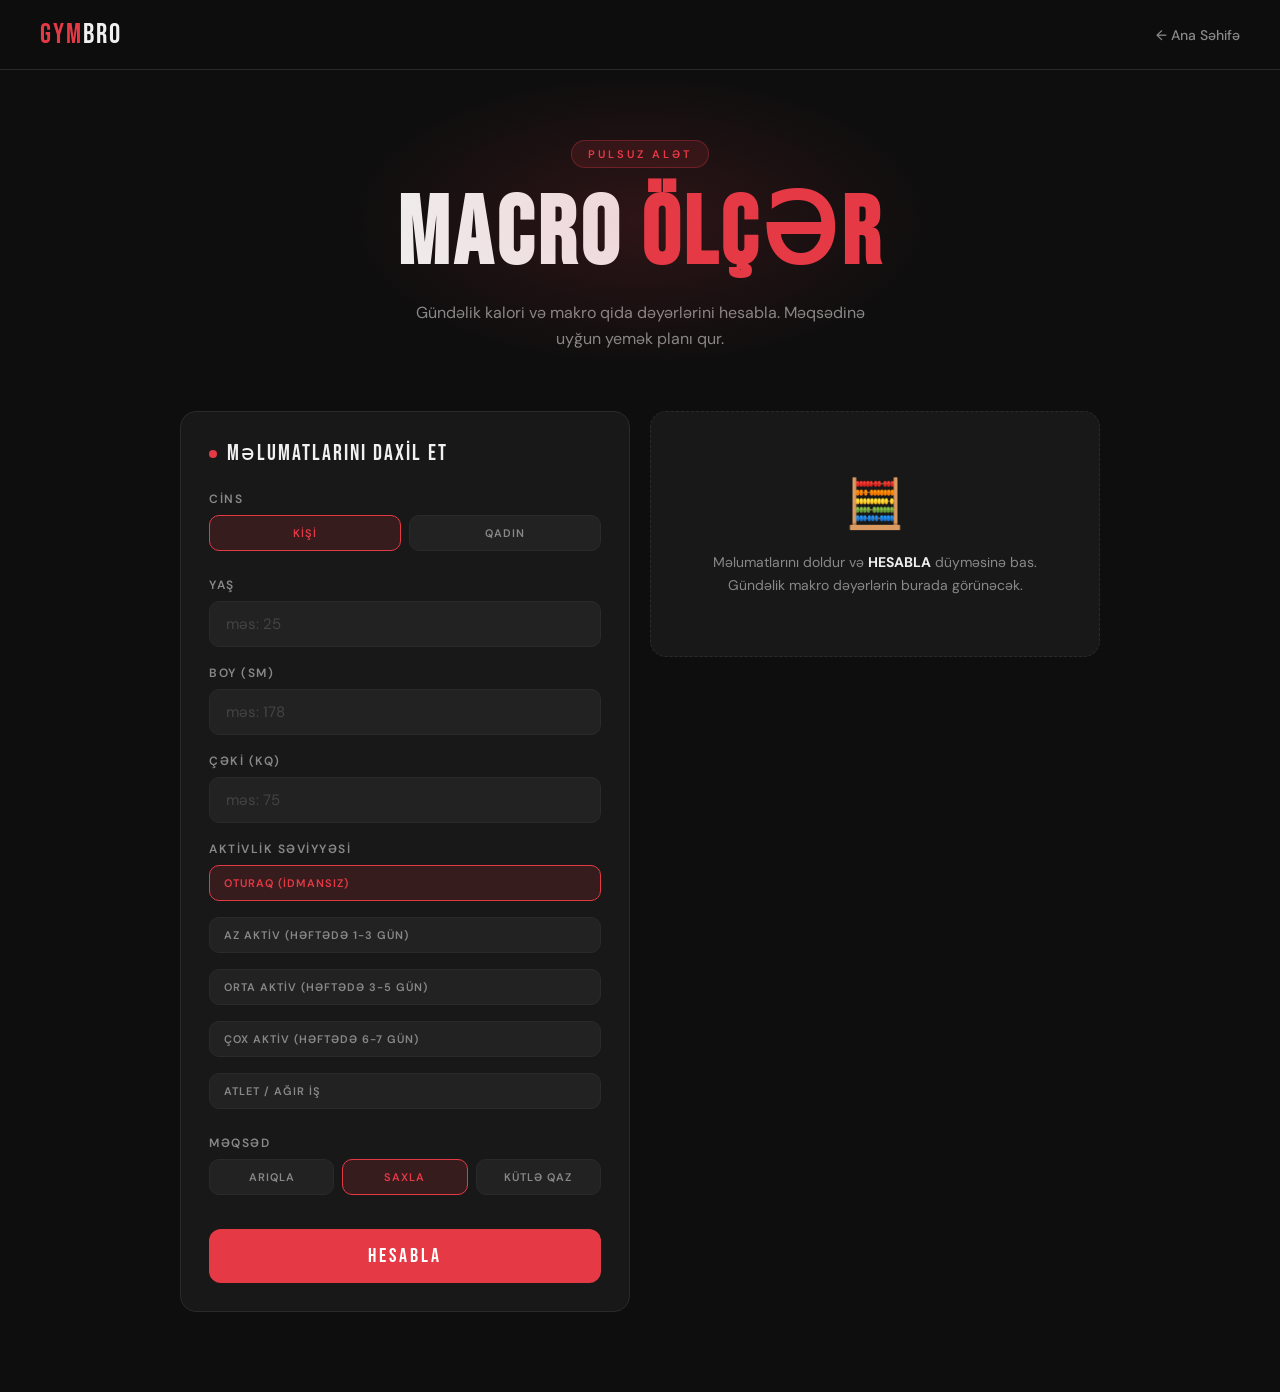
==== macro.html @ 3d4db40f "Add files via upload" ====
<!DOCTYPE html>
<html lang="az">
<head>
  <meta charset="UTF-8">
  <meta name="viewport" content="width=device-width, initial-scale=1.0">
  <title>Macro Ölçər — GymBro</title>
  <link href="https://fonts.googleapis.com/css2?family=Bebas+Neue&family=DM+Sans:wght@300;400;500;600&display=swap" rel="stylesheet">
  <style>
    *, *::before, *::after { box-sizing: border-box; margin: 0; padding: 0; }

    :root {
      --bg: #0e0e0e;
      --surface: #181818;
      --surface2: #222222;
      --border: #2a2a2a;
      --accent: #e63946;
      --accent2: #ff6b35;
      --text: #f0f0f0;
      --muted: #888;
      --protein: #4fc3f7;
      --carb: #ffb74d;
      --fat: #ef5350;
      --cal: #a5d6a7;
    }

    body {
      background: var(--bg);
      color: var(--text);
      font-family: 'DM Sans', sans-serif;
      min-height: 100vh;
      overflow-x: hidden;
    }

    /* NAV */
    nav {
      display: flex;
      align-items: center;
      justify-content: space-between;
      padding: 18px 40px;
      border-bottom: 1px solid var(--border);
      background: #0e0e0ecc;
      backdrop-filter: blur(10px);
      position: sticky;
      top: 0;
      z-index: 100;
    }
    .nav-logo {
      font-family: 'Bebas Neue', sans-serif;
      font-size: 28px;
      letter-spacing: 2px;
      color: var(--accent);
      text-decoration: none;
    }
    .nav-logo span { color: var(--text); }
    nav a.back {
      color: var(--muted);
      text-decoration: none;
      font-size: 14px;
      font-weight: 500;
      transition: color 0.2s;
    }
    nav a.back:hover { color: var(--text); }

    /* HERO */
    .hero {
      text-align: center;
      padding: 70px 20px 40px;
      position: relative;
    }
    .hero::before {
      content: '';
      position: absolute;
      top: 0; left: 50%;
      transform: translateX(-50%);
      width: 600px; height: 300px;
      background: radial-gradient(ellipse at center, rgba(230,57,70,0.15) 0%, transparent 70%);
      pointer-events: none;
    }
    .hero-tag {
      display: inline-block;
      background: rgba(230,57,70,0.12);
      border: 1px solid rgba(230,57,70,0.3);
      color: var(--accent);
      font-size: 11px;
      font-weight: 600;
      letter-spacing: 3px;
      text-transform: uppercase;
      padding: 6px 16px;
      border-radius: 20px;
      margin-bottom: 20px;
    }
    .hero h1 {
      font-family: 'Bebas Neue', sans-serif;
      font-size: clamp(52px, 8vw, 96px);
      letter-spacing: 4px;
      line-height: 1;
      margin-bottom: 16px;
    }
    .hero h1 span { color: var(--accent); }
    .hero p {
      color: var(--muted);
      font-size: 16px;
      max-width: 480px;
      margin: 0 auto;
      line-height: 1.6;
    }

    /* MAIN LAYOUT */
    .container {
      max-width: 960px;
      margin: 0 auto;
      padding: 20px 20px 80px;
    }

    .calculator-grid {
      display: grid;
      grid-template-columns: 1fr 1fr;
      gap: 20px;
      align-items: start;
    }

    @media (max-width: 700px) {
      .calculator-grid { grid-template-columns: 1fr; }
    }

    /* FORM CARD */
    .card {
      background: var(--surface);
      border: 1px solid var(--border);
      border-radius: 16px;
      padding: 28px;
    }
    .card-title {
      font-family: 'Bebas Neue', sans-serif;
      font-size: 22px;
      letter-spacing: 2px;
      color: var(--text);
      margin-bottom: 24px;
      display: flex;
      align-items: center;
      gap: 10px;
    }
    .card-title .dot {
      width: 8px; height: 8px;
      border-radius: 50%;
      background: var(--accent);
    }

    .form-group {
      margin-bottom: 18px;
    }
    label {
      display: block;
      font-size: 12px;
      font-weight: 600;
      letter-spacing: 1.5px;
      text-transform: uppercase;
      color: var(--muted);
      margin-bottom: 8px;
    }
    input[type="number"] {
      width: 100%;
      background: var(--surface2);
      border: 1px solid var(--border);
      border-radius: 10px;
      padding: 12px 16px;
      color: var(--text);
      font-family: 'DM Sans', sans-serif;
      font-size: 15px;
      outline: none;
      transition: border-color 0.2s;
    }
    input[type="number"]:focus {
      border-color: var(--accent);
    }
    input[type="number"]::placeholder { color: #444; }

    .radio-group {
      display: flex;
      gap: 8px;
      flex-wrap: wrap;
    }
    .radio-group input { display: none; }
    .radio-group label {
      flex: 1;
      min-width: 80px;
      text-align: center;
      background: var(--surface2);
      border: 1px solid var(--border);
      border-radius: 10px;
      padding: 10px 8px;
      cursor: pointer;
      font-size: 11px;
      font-weight: 600;
      letter-spacing: 1px;
      color: var(--muted);
      transition: all 0.2s;
      text-transform: uppercase;
    }
    .radio-group input:checked + label {
      background: rgba(230,57,70,0.15);
      border-color: var(--accent);
      color: var(--accent);
    }
    .radio-group label:hover {
      border-color: #444;
      color: var(--text);
    }

    .btn {
      width: 100%;
      padding: 15px;
      background: var(--accent);
      border: none;
      border-radius: 12px;
      color: white;
      font-family: 'Bebas Neue', sans-serif;
      font-size: 20px;
      letter-spacing: 3px;
      cursor: pointer;
      margin-top: 8px;
      transition: all 0.2s;
      position: relative;
      overflow: hidden;
    }
    .btn:hover {
      background: #c1121f;
      transform: translateY(-1px);
      box-shadow: 0 8px 24px rgba(230,57,70,0.35);
    }
    .btn:active { transform: translateY(0); }

    /* RESULTS */
    .results {
      display: none;
      flex-direction: column;
      gap: 16px;
    }
    .results.show { display: flex; }

    .result-placeholder {
      background: var(--surface);
      border: 1px dashed var(--border);
      border-radius: 16px;
      padding: 60px 28px;
      text-align: center;
    }
    .result-placeholder .icon { font-size: 48px; margin-bottom: 16px; }
    .result-placeholder p { color: var(--muted); font-size: 14px; line-height: 1.6; }

    /* Calorie big card */
    .cal-card {
      background: linear-gradient(135deg, #1a0a0b 0%, #2d1010 100%);
      border: 1px solid rgba(230,57,70,0.3);
      border-radius: 16px;
      padding: 28px;
      text-align: center;
      position: relative;
      overflow: hidden;
    }
    .cal-card::before {
      content: '';
      position: absolute;
      top: -40px; right: -40px;
      width: 150px; height: 150px;
      background: rgba(230,57,70,0.08);
      border-radius: 50%;
    }
    .cal-label {
      font-size: 11px;
      font-weight: 600;
      letter-spacing: 3px;
      text-transform: uppercase;
      color: rgba(230,57,70,0.7);
      margin-bottom: 8px;
    }
    .cal-number {
      font-family: 'Bebas Neue', sans-serif;
      font-size: 72px;
      color: var(--accent);
      line-height: 1;
      letter-spacing: 2px;
    }
    .cal-unit {
      font-size: 13px;
      color: var(--muted);
      margin-top: 6px;
    }

    /* Macro bars */
    .macro-card {
      background: var(--surface);
      border: 1px solid var(--border);
      border-radius: 16px;
      padding: 24px 28px;
    }
    .macro-item {
      margin-bottom: 20px;
    }
    .macro-item:last-child { margin-bottom: 0; }
    .macro-header {
      display: flex;
      justify-content: space-between;
      align-items: baseline;
      margin-bottom: 8px;
    }
    .macro-name {
      font-size: 12px;
      font-weight: 600;
      letter-spacing: 2px;
      text-transform: uppercase;
    }
    .macro-val {
      font-family: 'Bebas Neue', sans-serif;
      font-size: 22px;
      letter-spacing: 1px;
    }
    .macro-val span {
      font-family: 'DM Sans', sans-serif;
      font-size: 12px;
      font-weight: 400;
      color: var(--muted);
      letter-spacing: 0;
    }
    .bar-bg {
      height: 6px;
      background: var(--surface2);
      border-radius: 10px;
      overflow: hidden;
    }
    .bar-fill {
      height: 100%;
      border-radius: 10px;
      transition: width 0.8s cubic-bezier(0.16,1,0.3,1);
      width: 0%;
    }

    /* Tip card */
    .tip-card {
      background: var(--surface);
      border: 1px solid var(--border);
      border-radius: 16px;
      padding: 20px 24px;
      display: flex;
      gap: 14px;
      align-items: flex-start;
    }
    .tip-icon { font-size: 24px; flex-shrink: 0; margin-top: 2px; }
    .tip-text { font-size: 13px; color: var(--muted); line-height: 1.6; }
    .tip-text strong { color: var(--text); }

    /* BMR info */
    .bmr-row {
      display: flex;
      justify-content: space-between;
      font-size: 13px;
      padding: 10px 0;
      border-bottom: 1px solid var(--border);
      color: var(--muted);
    }
    .bmr-row:last-child { border-bottom: none; }
    .bmr-row strong { color: var(--text); }

    /* animate in */
    @keyframes fadeUp {
      from { opacity: 0; transform: translateY(20px); }
      to   { opacity: 1; transform: translateY(0); }
    }
    .animate { animation: fadeUp 0.5s ease forwards; }
  </style>
</head>
<body>

<nav>
  <a href="index.html" class="nav-logo">Gym<span>Bro</span></a>
  <a href="index.html" class="back">← Ana Səhifə</a>
</nav>

<div class="hero">
  <div class="hero-tag">Pulsuz Alət</div>
  <h1>MACRO <span>ÖLÇƏR</span></h1>
  <p>Gündəlik kalori və makro qida dəyərlərini hesabla. Məqsədinə uyğun yemək planı qur.</p>
</div>

<div class="container">
  <div class="calculator-grid">

    <!-- FORM -->
    <div class="card">
      <div class="card-title"><div class="dot"></div> Məlumatlarını Daxil Et</div>

      <div class="form-group">
        <label>Cins</label>
        <div class="radio-group">
          <input type="radio" name="gender" id="male" value="male" checked>
          <label for="male">Kişi</label>
          <input type="radio" name="gender" id="female" value="female">
          <label for="female">Qadın</label>
        </div>
      </div>

      <div class="form-group">
        <label>Yaş</label>
        <input type="number" id="age" placeholder="məs: 25" min="10" max="100">
      </div>

      <div class="form-group">
        <label>Boy (sm)</label>
        <input type="number" id="height" placeholder="məs: 178" min="100" max="250">
      </div>

      <div class="form-group">
        <label>Çəki (kq)</label>
        <input type="number" id="weight" placeholder="məs: 75" min="30" max="300">
      </div>

      <div class="form-group">
        <label>Aktivlik Səviyyəsi</label>
        <div class="radio-group" style="flex-direction: column;">
          <input type="radio" name="activity" id="a1" value="1.2" checked>
          <label for="a1" style="min-width:unset; text-align:left; padding: 10px 14px;">Oturaq (idmansız)</label>
          <input type="radio" name="activity" id="a2" value="1.375">
          <label for="a2" style="min-width:unset; text-align:left; padding: 10px 14px;">Az aktiv (həftədə 1-3 gün)</label>
          <input type="radio" name="activity" id="a3" value="1.55">
          <label for="a3" style="min-width:unset; text-align:left; padding: 10px 14px;">Orta aktiv (həftədə 3-5 gün)</label>
          <input type="radio" name="activity" id="a4" value="1.725">
          <label for="a4" style="min-width:unset; text-align:left; padding: 10px 14px;">Çox aktiv (həftədə 6-7 gün)</label>
          <input type="radio" name="activity" id="a5" value="1.9">
          <label for="a5" style="min-width:unset; text-align:left; padding: 10px 14px;">Atlet / Ağır iş</label>
        </div>
      </div>

      <div class="form-group">
        <label>Məqsəd</label>
        <div class="radio-group">
          <input type="radio" name="goal" id="lose" value="lose">
          <label for="lose">Arıqla</label>
          <input type="radio" name="goal" id="maintain" value="maintain" checked>
          <label for="maintain">Saxla</label>
          <input type="radio" name="goal" id="gain" value="gain">
          <label for="gain">Kütlə qaz</label>
        </div>
      </div>

      <button class="btn" onclick="calculate()">HESABLA</button>
    </div>

    <!-- RESULTS -->
    <div>
      <!-- placeholder -->
      <div class="result-placeholder" id="placeholder">
        <div class="icon">🧮</div>
        <p>Məlumatlarını doldur və <strong style="color:var(--text)">HESABLA</strong> düyməsinə bas.<br>Gündəlik makro dəyərlərin burada görünəcək.</p>
      </div>

      <!-- actual results -->
      <div class="results" id="results">

        <div class="cal-card animate" id="calCard">
          <div class="cal-label">Gündəlik Kalori</div>
          <div class="cal-number" id="calNum">—</div>
          <div class="cal-unit">kkal / gün</div>
        </div>

        <div class="macro-card animate" style="animation-delay:0.1s">
          <div class="macro-item">
            <div class="macro-header">
              <div class="macro-name" style="color:var(--protein)">Protein</div>
              <div class="macro-val" style="color:var(--protein)" id="proteinVal">—<span> q/gün</span></div>
            </div>
            <div class="bar-bg"><div class="bar-fill" id="proteinBar" style="background:var(--protein)"></div></div>
          </div>
          <div class="macro-item">
            <div class="macro-header">
              <div class="macro-name" style="color:var(--carb)">Karbohidrat</div>
              <div class="macro-val" style="color:var(--carb)" id="carbVal">—<span> q/gün</span></div>
            </div>
            <div class="bar-bg"><div class="bar-fill" id="carbBar" style="background:var(--carb)"></div></div>
          </div>
          <div class="macro-item">
            <div class="macro-header">
              <div class="macro-name" style="color:var(--fat)">Yağ</div>
              <div class="macro-val" style="color:var(--fat)" id="fatVal">—<span> q/gün</span></div>
            </div>
            <div class="bar-bg"><div class="bar-fill" id="fatBar" style="background:var(--fat)"></div></div>
          </div>
        </div>

        <div class="macro-card animate" style="animation-delay:0.2s" id="bmrInfo">
          <div class="bmr-row"><span>Bazal Metabolizm (BMR)</span><strong id="bmrVal">—</strong></div>
          <div class="bmr-row"><span>Aktivlikə görə kalori (TDEE)</span><strong id="tdeeVal">—</strong></div>
          <div class="bmr-row"><span>Məqsəd korreksiyası</span><strong id="goalVal">—</strong></div>
        </div>

        <div class="tip-card animate" style="animation-delay:0.3s" id="tipCard">
          <div class="tip-icon">💡</div>
          <div class="tip-text" id="tipText">—</div>
        </div>

      </div>
    </div>

  </div>
</div>

<script>
function calculate() {
  const gender = document.querySelector('input[name="gender"]:checked').value;
  const age    = parseFloat(document.getElementById('age').value);
  const height = parseFloat(document.getElementById('height').value);
  const weight = parseFloat(document.getElementById('weight').value);
  const activity = parseFloat(document.querySelector('input[name="activity"]:checked').value);
  const goal   = document.querySelector('input[name="goal"]:checked').value;

  if (!age || !height || !weight || age < 10 || height < 100 || weight < 30) {
    alert('Zəhmət olmasa bütün sahələri düzgün doldurun.');
    return;
  }

  // Mifflin-St Jeor BMR
  let bmr;
  if (gender === 'male') {
    bmr = 10 * weight + 6.25 * height - 5 * age + 5;
  } else {
    bmr = 10 * weight + 6.25 * height - 5 * age - 161;
  }

  const tdee = bmr * activity;

  let calories, goalLabel, proteinRatio, carbRatio, fatRatio;

  if (goal === 'lose') {
    calories = tdee - 500;
    goalLabel = '−500 kkal (arıqlama)';
    proteinRatio = 0.35;
    carbRatio    = 0.40;
    fatRatio     = 0.25;
  } else if (goal === 'gain') {
    calories = tdee + 300;
    goalLabel = '+300 kkal (kütlə qazanma)';
    proteinRatio = 0.30;
    carbRatio    = 0.50;
    fatRatio     = 0.20;
  } else {
    calories = tdee;
    goalLabel = 'Dəyişiklik yoxdur';
    proteinRatio = 0.30;
    carbRatio    = 0.45;
    fatRatio     = 0.25;
  }

  calories = Math.round(calories);
  const protein = Math.round((calories * proteinRatio) / 4);
  const carbs   = Math.round((calories * carbRatio)    / 4);
  const fat     = Math.round((calories * fatRatio)     / 9);

  // Show results
  document.getElementById('placeholder').style.display = 'none';
  const r = document.getElementById('results');
  r.classList.add('show');

  document.getElementById('calNum').textContent = calories.toLocaleString();
  document.getElementById('proteinVal').innerHTML = protein + '<span> q/gün</span>';
  document.getElementById('carbVal').innerHTML    = carbs   + '<span> q/gün</span>';
  document.getElementById('fatVal').innerHTML     = fat     + '<span> q/gün</span>';

  document.getElementById('bmrVal').textContent  = Math.round(bmr) + ' kkal';
  document.getElementById('tdeeVal').textContent = Math.round(tdee) + ' kkal';
  document.getElementById('goalVal').textContent = goalLabel;

  // Animate bars (relative to each other, max=100%)
  const maxMacro = Math.max(protein, carbs, fat);
  setTimeout(() => {
    document.getElementById('proteinBar').style.width = (protein / maxMacro * 100) + '%';
    document.getElementById('carbBar').style.width    = (carbs   / maxMacro * 100) + '%';
    document.getElementById('fatBar').style.width     = (fat     / maxMacro * 100) + '%';
  }, 100);

  // Tip
  const tips = {
    lose: `<strong>Arıqlama üçün:</strong> Gündə ən azı <strong>${protein}q protein</strong> ye — əzələ itkisinin qarşısını alır. Su içməyi unutma (gündə 2-3L). Gecə karbohidratı azalt.`,
    maintain: `<strong>Formanı saxlamaq üçün:</strong> Makrolarını izlə və ardıcıl ol. <strong>${protein}q protein</strong> əzələ qoruyur. İdman günləri karbohidratı artır.`,
    gain: `<strong>Kütlə qazanmaq üçün:</strong> İdmandan 1-2 saat əvvəl karbohidrat ye. Məşqdən sonra <strong>${Math.round(protein*0.3)}q protein</strong> qəbul et. Yatmazdan əvvəl kazein protein tövsiyə olunur.`
  };
  document.getElementById('tipText').innerHTML = tips[goal];

  // Re-animate
  r.querySelectorAll('.animate').forEach((el, i) => {
    el.style.animation = 'none';
    el.offsetHeight;
    el.style.animation = `fadeUp 0.5s ease ${i * 0.1}s forwards`;
  });
}
</script>

</body>
</html>
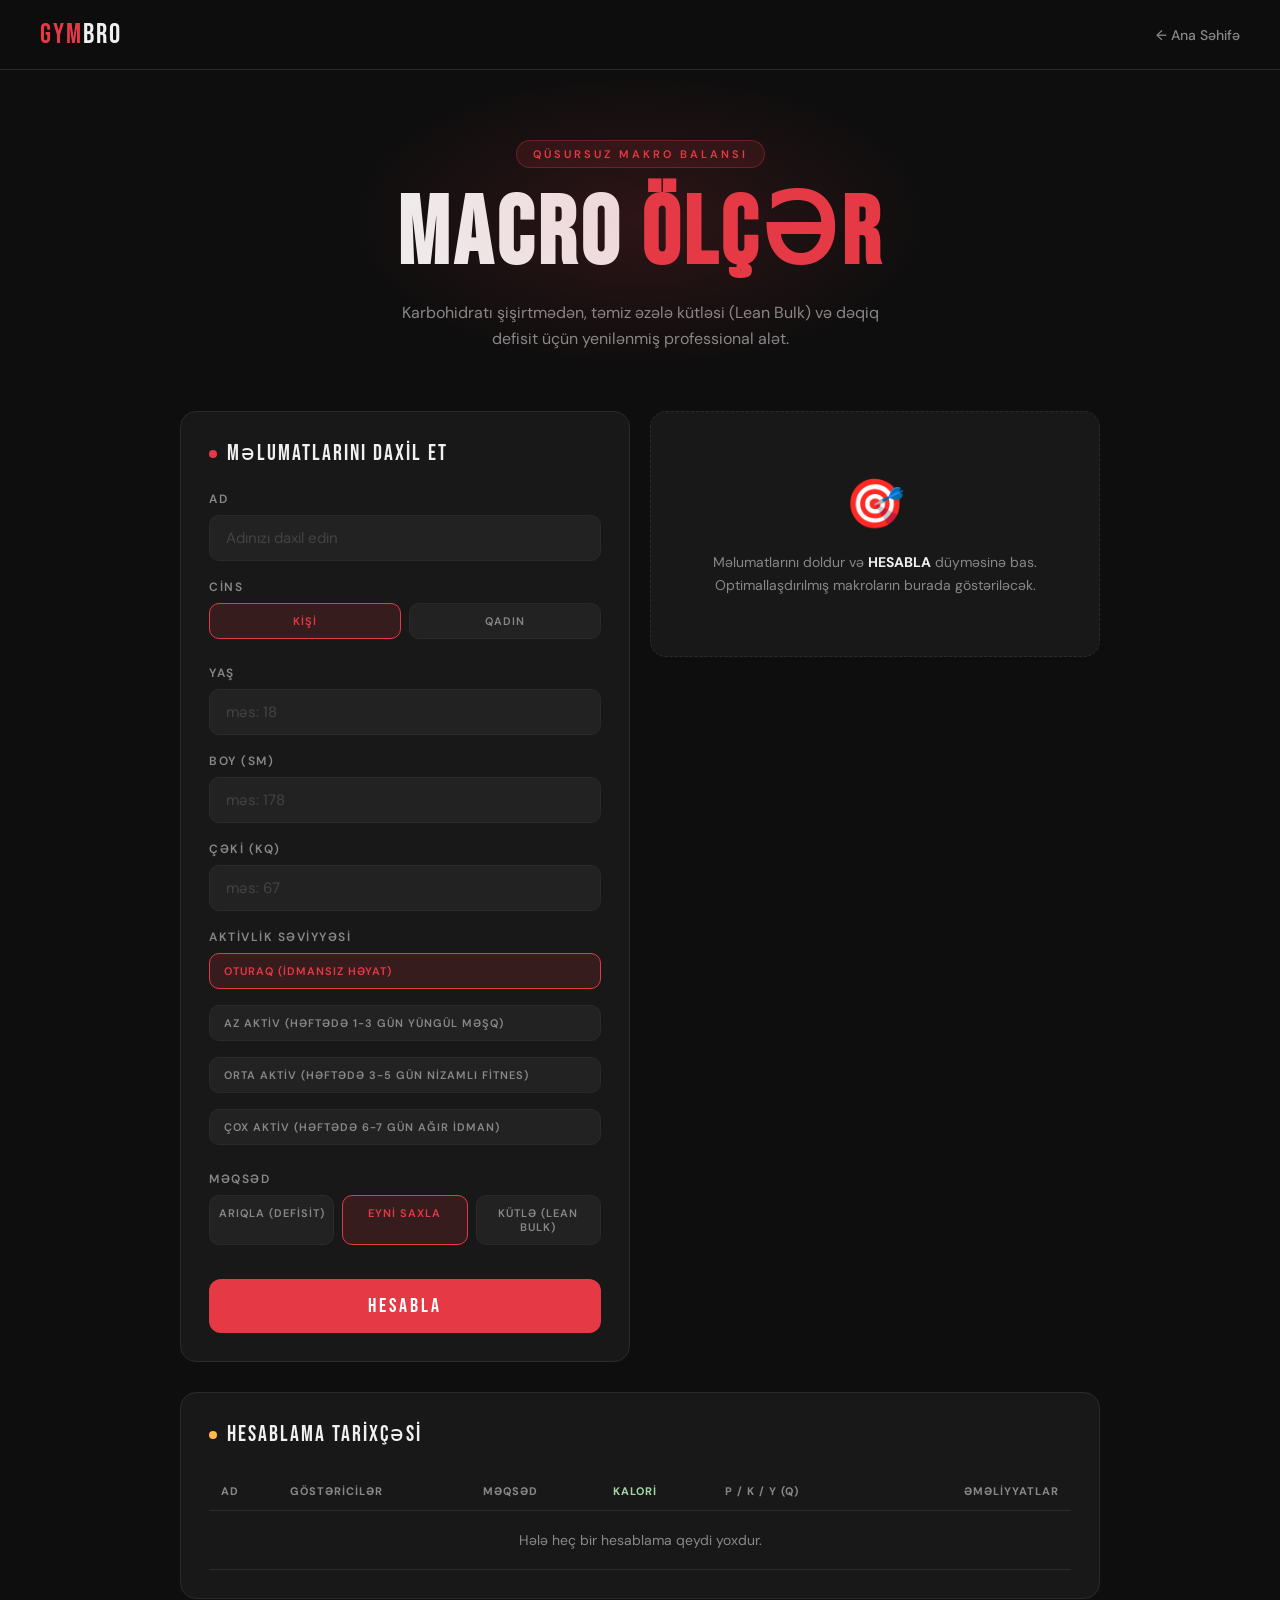
==== commit f5ea3a53: "Update macro.html" ====
--- a/macro.html
+++ b/macro.html
@@ -158,7 +158,7 @@
       color: var(--muted);
       margin-bottom: 8px;
     }
-    input[type="number"] {
+    input[type="number"], input[type="text"] {
       width: 100%;
       background: var(--surface2);
       border: 1px solid var(--border);
@@ -170,10 +170,10 @@
       outline: none;
       transition: border-color 0.2s;
     }
-    input[type="number"]:focus {
+    input[type="number"]:focus, input[type="text"]:focus {
       border-color: var(--accent);
     }
-    input[type="number"]::placeholder { color: #444; }
+    input[type="number"]::placeholder, input[type="text"]::placeholder { color: #444; }
 
     .radio-group {
       display: flex;
@@ -220,15 +220,12 @@
       cursor: pointer;
       margin-top: 8px;
       transition: all 0.2s;
-      position: relative;
-      overflow: hidden;
     }
     .btn:hover {
       background: #c1121f;
       transform: translateY(-1px);
       box-shadow: 0 8px 24px rgba(230,57,70,0.35);
     }
-    .btn:active { transform: translateY(0); }
 
     /* RESULTS */
     .results {
@@ -248,7 +245,6 @@
     .result-placeholder .icon { font-size: 48px; margin-bottom: 16px; }
     .result-placeholder p { color: var(--muted); font-size: 14px; line-height: 1.6; }
 
-    /* Calorie big card */
     .cal-card {
       background: linear-gradient(135deg, #1a0a0b 0%, #2d1010 100%);
       border: 1px solid rgba(230,57,70,0.3);
@@ -256,15 +252,6 @@
       padding: 28px;
       text-align: center;
       position: relative;
-      overflow: hidden;
-    }
-    .cal-card::before {
-      content: '';
-      position: absolute;
-      top: -40px; right: -40px;
-      width: 150px; height: 150px;
-      background: rgba(230,57,70,0.08);
-      border-radius: 50%;
     }
     .cal-label {
       font-size: 11px;
@@ -281,22 +268,15 @@
       line-height: 1;
       letter-spacing: 2px;
     }
-    .cal-unit {
-      font-size: 13px;
-      color: var(--muted);
-      margin-top: 6px;
-    }
-
-    /* Macro bars */
+    .cal-unit { font-size: 13px; color: var(--muted); margin-top: 6px; }
+
     .macro-card {
       background: var(--surface);
       border: 1px solid var(--border);
       border-radius: 16px;
       padding: 24px 28px;
     }
-    .macro-item {
-      margin-bottom: 20px;
-    }
+    .macro-item { margin-bottom: 20px; }
     .macro-item:last-child { margin-bottom: 0; }
     .macro-header {
       display: flex;
@@ -304,38 +284,13 @@
       align-items: baseline;
       margin-bottom: 8px;
     }
-    .macro-name {
-      font-size: 12px;
-      font-weight: 600;
-      letter-spacing: 2px;
-      text-transform: uppercase;
-    }
-    .macro-val {
-      font-family: 'Bebas Neue', sans-serif;
-      font-size: 22px;
-      letter-spacing: 1px;
-    }
-    .macro-val span {
-      font-family: 'DM Sans', sans-serif;
-      font-size: 12px;
-      font-weight: 400;
-      color: var(--muted);
-      letter-spacing: 0;
-    }
-    .bar-bg {
-      height: 6px;
-      background: var(--surface2);
-      border-radius: 10px;
-      overflow: hidden;
-    }
-    .bar-fill {
-      height: 100%;
-      border-radius: 10px;
-      transition: width 0.8s cubic-bezier(0.16,1,0.3,1);
-      width: 0%;
-    }
-
-    /* Tip card */
+    .macro-name { font-size: 12px; font-weight: 600; letter-spacing: 2px; text-transform: uppercase; }
+    .macro-val { font-family: 'Bebas Neue', sans-serif; font-size: 22px; letter-spacing: 1px; }
+    .macro-val span { font-family: 'DM Sans', sans-serif; font-size: 12px; color: var(--muted); }
+    
+    .bar-bg { height: 6px; background: var(--surface2); border-radius: 10px; overflow: hidden; }
+    .bar-fill { height: 100%; border-radius: 10px; transition: width 0.8s ease; width: 0%; }
+
     .tip-card {
       background: var(--surface);
       border: 1px solid var(--border);
@@ -343,13 +298,11 @@
       padding: 20px 24px;
       display: flex;
       gap: 14px;
-      align-items: flex-start;
-    }
-    .tip-icon { font-size: 24px; flex-shrink: 0; margin-top: 2px; }
+    }
+    .tip-icon { font-size: 24px; }
     .tip-text { font-size: 13px; color: var(--muted); line-height: 1.6; }
     .tip-text strong { color: var(--text); }
 
-    /* BMR info */
     .bmr-row {
       display: flex;
       justify-content: space-between;
@@ -361,7 +314,24 @@
     .bmr-row:last-child { border-bottom: none; }
     .bmr-row strong { color: var(--text); }
 
-    /* animate in */
+    /* Cədvəl */
+    table td { padding: 14px 12px; border-bottom: 1px solid var(--border); vertical-align: middle; }
+    .action-btn {
+      padding: 6px 12px;
+      border-radius: 6px;
+      cursor: pointer;
+      font-size: 12px;
+      font-weight: 500;
+      border: 1px solid var(--border);
+      margin-left: 6px;
+      font-family: 'DM Sans', sans-serif;
+      transition: all 0.2s;
+    }
+    .btn-delete { background: #331111; color: #ff4444; border-color: #552222; }
+    .btn-edit { background: #112233; color: #44aaff; border-color: #223355; }
+    .btn-delete:hover { background: #551111; }
+    .btn-edit:hover { background: #113355; }
+
     @keyframes fadeUp {
       from { opacity: 0; transform: translateY(20px); }
       to   { opacity: 1; transform: translateY(0); }
@@ -377,17 +347,21 @@
 </nav>
 
 <div class="hero">
-  <div class="hero-tag">Pulsuz Alət</div>
+  <div class="hero-tag">Qüsursuz Makro Balansı</div>
   <h1>MACRO <span>ÖLÇƏR</span></h1>
-  <p>Gündəlik kalori və makro qida dəyərlərini hesabla. Məqsədinə uyğun yemək planı qur.</p>
+  <p>Karbohidratı şişirtmədən, təmiz əzələ kütləsi (Lean Bulk) və dəqiq defisit üçün yenilənmiş professional alət.</p>
 </div>
 
 <div class="container">
   <div class="calculator-grid">
 
-    <!-- FORM -->
     <div class="card">
       <div class="card-title"><div class="dot"></div> Məlumatlarını Daxil Et</div>
+
+      <div class="form-group">
+        <label>Ad</label>
+        <input type="text" id="name" placeholder="Adınızı daxil edin">
+      </div>
 
       <div class="form-group">
         <label>Cins</label>
@@ -401,7 +375,7 @@
 
       <div class="form-group">
         <label>Yaş</label>
-        <input type="number" id="age" placeholder="məs: 25" min="10" max="100">
+        <input type="number" id="age" placeholder="məs: 18" min="10" max="100">
       </div>
 
       <div class="form-group">
@@ -411,22 +385,20 @@
 
       <div class="form-group">
         <label>Çəki (kq)</label>
-        <input type="number" id="weight" placeholder="məs: 75" min="30" max="300">
+        <input type="number" id="weight" placeholder="məs: 67" min="30" max="300">
       </div>
 
       <div class="form-group">
         <label>Aktivlik Səviyyəsi</label>
         <div class="radio-group" style="flex-direction: column;">
           <input type="radio" name="activity" id="a1" value="1.2" checked>
-          <label for="a1" style="min-width:unset; text-align:left; padding: 10px 14px;">Oturaq (idmansız)</label>
+          <label for="a1" style="min-width:unset; text-align:left; padding: 10px 14px;">Oturaq (idmansız həyat)</label>
           <input type="radio" name="activity" id="a2" value="1.375">
-          <label for="a2" style="min-width:unset; text-align:left; padding: 10px 14px;">Az aktiv (həftədə 1-3 gün)</label>
+          <label for="a2" style="min-width:unset; text-align:left; padding: 10px 14px;">Az aktiv (həftədə 1-3 gün yüngül məşq)</label>
           <input type="radio" name="activity" id="a3" value="1.55">
-          <label for="a3" style="min-width:unset; text-align:left; padding: 10px 14px;">Orta aktiv (həftədə 3-5 gün)</label>
+          <label for="a3" style="min-width:unset; text-align:left; padding: 10px 14px;">Orta aktiv (həftədə 3-5 gün nizamlı fitnes)</label>
           <input type="radio" name="activity" id="a4" value="1.725">
-          <label for="a4" style="min-width:unset; text-align:left; padding: 10px 14px;">Çox aktiv (həftədə 6-7 gün)</label>
-          <input type="radio" name="activity" id="a5" value="1.9">
-          <label for="a5" style="min-width:unset; text-align:left; padding: 10px 14px;">Atlet / Ağır iş</label>
+          <label for="a4" style="min-width:unset; text-align:left; padding: 10px 14px;">Çox aktiv (həftədə 6-7 gün ağır idman)</label>
         </div>
       </div>
 
@@ -434,30 +406,26 @@
         <label>Məqsəd</label>
         <div class="radio-group">
           <input type="radio" name="goal" id="lose" value="lose">
-          <label for="lose">Arıqla</label>
+          <label for="lose">Arıqla (Defisit)</label>
           <input type="radio" name="goal" id="maintain" value="maintain" checked>
-          <label for="maintain">Saxla</label>
+          <label for="maintain">Eyni Saxla</label>
           <input type="radio" name="goal" id="gain" value="gain">
-          <label for="gain">Kütlə qaz</label>
+          <label for="gain">Kütlə (Lean Bulk)</label>
         </div>
       </div>
 
       <button class="btn" onclick="calculate()">HESABLA</button>
     </div>
 
-    <!-- RESULTS -->
     <div>
-      <!-- placeholder -->
       <div class="result-placeholder" id="placeholder">
-        <div class="icon">🧮</div>
-        <p>Məlumatlarını doldur və <strong style="color:var(--text)">HESABLA</strong> düyməsinə bas.<br>Gündəlik makro dəyərlərin burada görünəcək.</p>
-      </div>
-
-      <!-- actual results -->
+        <div class="icon">🎯</div>
+        <p>Məlumatlarını doldur və <strong style="color:var(--text)">HESABLA</strong> düyməsinə bas.<br>Optimallaşdırılmış makroların burada göstəriləcək.</p>
+      </div>
+
       <div class="results" id="results">
-
         <div class="cal-card animate" id="calCard">
-          <div class="cal-label">Gündəlik Kalori</div>
+          <div class="cal-label">Gündəlik Hədəf Kalori</div>
           <div class="cal-number" id="calNum">—</div>
           <div class="cal-unit">kkal / gün</div>
         </div>
@@ -465,21 +433,21 @@
         <div class="macro-card animate" style="animation-delay:0.1s">
           <div class="macro-item">
             <div class="macro-header">
-              <div class="macro-name" style="color:var(--protein)">Protein</div>
+              <div class="macro-name" style="color:var(--protein)">Protein (Əzələ Qoruyucu)</div>
               <div class="macro-val" style="color:var(--protein)" id="proteinVal">—<span> q/gün</span></div>
             </div>
             <div class="bar-bg"><div class="bar-fill" id="proteinBar" style="background:var(--protein)"></div></div>
           </div>
           <div class="macro-item">
             <div class="macro-header">
-              <div class="macro-name" style="color:var(--carb)">Karbohidrat</div>
+              <div class="macro-name" style="color:var(--carb)">Karbohidrat (Təmiz Enerji)</div>
               <div class="macro-val" style="color:var(--carb)" id="carbVal">—<span> q/gün</span></div>
             </div>
             <div class="bar-bg"><div class="bar-fill" id="carbBar" style="background:var(--carb)"></div></div>
           </div>
           <div class="macro-item">
             <div class="macro-header">
-              <div class="macro-name" style="color:var(--fat)">Yağ</div>
+              <div class="macro-name" style="color:var(--fat)">Sağlam Yağ (Hormonal Balans)</div>
               <div class="macro-val" style="color:var(--fat)" id="fatVal">—<span> q/gün</span></div>
             </div>
             <div class="bar-bg"><div class="bar-fill" id="fatBar" style="background:var(--fat)"></div></div>
@@ -487,24 +455,49 @@
         </div>
 
         <div class="macro-card animate" style="animation-delay:0.2s" id="bmrInfo">
-          <div class="bmr-row"><span>Bazal Metabolizm (BMR)</span><strong id="bmrVal">—</strong></div>
-          <div class="bmr-row"><span>Aktivlikə görə kalori (TDEE)</span><strong id="tdeeVal">—</strong></div>
-          <div class="bmr-row"><span>Məqsəd korreksiyası</span><strong id="goalVal">—</strong></div>
+          <div class="bmr-row"><span>BMR (Orqanizmin minimal xərci)</span><strong id="bmrVal">—</strong></div>
+          <div class="bmr-row"><span>TDEE (Aktivlik daxil balans kalori)</span><strong id="tdeeVal">—</strong></div>
+          <div class="bmr-row"><span>Məqsəd rejimi</span><strong id="goalVal">—</strong></div>
         </div>
 
         <div class="tip-card animate" style="animation-delay:0.3s" id="tipCard">
-          <div class="tip-icon">💡</div>
+          <div class="tip-icon">✨</div>
           <div class="tip-text" id="tipText">—</div>
         </div>
-
       </div>
     </div>
 
   </div>
+
+  <div class="card" style="margin-top: 30px; grid-column: 1 / -1; width: 100%;">
+    <div class="card-title"><div class="dot" style="background: var(--carb);"></div> Hesablama Tarixçəsi</div>
+    <div style="overflow-x: auto;">
+      <table style="width: 100%; border-collapse: collapse; color: var(--text); font-size: 14px; text-align: left;">
+        <thead>
+          <tr style="border-bottom: 1px solid var(--border); color: var(--muted); font-size: 11px; text-transform: uppercase; letter-spacing: 1px;">
+            <th style="padding: 12px;">Ad</th>
+            <th style="padding: 12px;">Göstəricilər</th>
+            <th style="padding: 12px;">Məqsəd</th>
+            <th style="padding: 12px; color: var(--cal);">Kalori</th>
+            <th style="padding: 12px;">P / K / Y (q)</th>
+            <th style="padding: 12px; text-align: right;">Əməliyyatlar</th>
+          </tr>
+        </thead>
+        <tbody id="historyBody"></tbody>
+      </table>
+    </div>
+  </div>
+
 </div>
 
 <script>
+let macroHistory = JSON.parse(localStorage.getItem('gymbro_macros')) || [];
+let editIndex = -1; 
+
+document.addEventListener('DOMContentLoaded', updateTable);
+
 function calculate() {
+  const name   = document.getElementById('name').value.trim();
   const gender = document.querySelector('input[name="gender"]:checked').value;
   const age    = parseFloat(document.getElementById('age').value);
   const height = parseFloat(document.getElementById('height').value);
@@ -512,86 +505,176 @@
   const activity = parseFloat(document.querySelector('input[name="activity"]:checked').value);
   const goal   = document.querySelector('input[name="goal"]:checked').value;
 
+  if (!name) {
+    alert('Zəhmət olmasa bir ad daxil edin.');
+    return;
+  }
   if (!age || !height || !weight || age < 10 || height < 100 || weight < 30) {
     alert('Zəhmət olmasa bütün sahələri düzgün doldurun.');
     return;
   }
 
-  // Mifflin-St Jeor BMR
-  let bmr;
-  if (gender === 'male') {
-    bmr = 10 * weight + 6.25 * height - 5 * age + 5;
-  } else {
-    bmr = 10 * weight + 6.25 * height - 5 * age - 161;
-  }
+  // BMR (Mifflin-St Jeor)
+  let bmr = (gender === 'male') 
+    ? (10 * weight + 6.25 * height - 5 * age + 5)
+    : (10 * weight + 6.25 * height - 5 * age - 161);
 
   const tdee = bmr * activity;
-
-  let calories, goalLabel, proteinRatio, carbRatio, fatRatio;
+  let calories, goalLabel;
 
   if (goal === 'lose') {
-    calories = tdee - 500;
-    goalLabel = '−500 kkal (arıqlama)';
-    proteinRatio = 0.35;
-    carbRatio    = 0.40;
-    fatRatio     = 0.25;
+    calories = tdee - 400;
+    goalLabel = 'Arıqlama';
   } else if (goal === 'gain') {
-    calories = tdee + 300;
-    goalLabel = '+300 kkal (kütlə qazanma)';
-    proteinRatio = 0.30;
-    carbRatio    = 0.50;
-    fatRatio     = 0.20;
+    calories = tdee + 350; 
+    goalLabel = 'Kütlə qazanma';
   } else {
     calories = tdee;
-    goalLabel = 'Dəyişiklik yoxdur';
-    proteinRatio = 0.30;
-    carbRatio    = 0.45;
-    fatRatio     = 0.25;
-  }
-
+    goalLabel = 'Çəki saxlama';
+  }
   calories = Math.round(calories);
-  const protein = Math.round((calories * proteinRatio) / 4);
-  const carbs   = Math.round((calories * carbRatio)    / 4);
-  const fat     = Math.round((calories * fatRatio)     / 9);
-
-  // Show results
+
+  // OPTİMAL İDMANÇI MAKRO STRATEGİYASI:
+  // 1. Protein: Sabit bədən çəkisinə görə 2.2 qram (67kq üçün = ~147q)
+  const protein = Math.round(weight * 2.2); 
+  const proteinKcal = protein * 4;
+
+  // 2. Karbohidrat: Şişmənin tam qarşısını alan qoruyucu əmsallar (Hədəf çəki * optimal qram)
+  let carbsPerKg = 3.5; // Çəki saxlama üçün
+  if (goal === 'lose') {
+    carbsPerKg = 2.0;  // Arıqlama dövrü üçün aşağı karbohidrat
+  } else if (goal === 'gain') {
+    // Əgər aktivlik çoxdursa karbohidratı 3.8, azdırsa 3.5 səviyyəsində limitləyirik (390q rəqəmi tamamilə ləğv olundu)
+    carbsPerKg = activity >= 1.55 ? 3.8 : 3.5; 
+  }
+  const carbs = Math.round(weight * carbsPerKg);
+  const carbsKcal = carbs * 4;
+
+  // 3. Sağlam Yağlar: Qalan kalori ehtiyacı təmiz enerji və hormonal sağlamlıq üçün yağlara verilir
+  let remainingKcal = calories - (proteinKcal + carbsKcal);
+  let fat = Math.round(remainingKcal / 9);
+
+  // Yağ üçün minimum qoruyucu alt limit (kq başına min 0.8q)
+  const minFat = Math.round(weight * 0.8);
+  if (fat < minFat) {
+    fat = minFat;
+  }
+
+  // Makroların cəminə görə real son kalori sinxronizasiyası
+  const finalCalories = (protein * 4) + (carbs * 4) + (fat * 9);
+
+  const record = {
+    name, gender, age, height, weight, activity, goal, 
+    calories: finalCalories, protein, carbs, fat, bmr: Math.round(bmr), tdee: Math.round(tdee), goalLabel
+  };
+
+  if (editIndex === -1) {
+    macroHistory.push(record);
+  } else {
+    macroHistory[editIndex] = record;
+    editIndex = -1; 
+    document.querySelector('.btn').textContent = "HESABLA";
+  }
+
+  localStorage.setItem('gymbro_macros', JSON.stringify(macroHistory));
+  updateTable();
+  showVisualResults(record);
+  
+  document.getElementById('name').value = '';
+}
+
+function showVisualResults(data) {
   document.getElementById('placeholder').style.display = 'none';
   const r = document.getElementById('results');
   r.classList.add('show');
 
-  document.getElementById('calNum').textContent = calories.toLocaleString();
-  document.getElementById('proteinVal').innerHTML = protein + '<span> q/gün</span>';
-  document.getElementById('carbVal').innerHTML    = carbs   + '<span> q/gün</span>';
-  document.getElementById('fatVal').innerHTML     = fat     + '<span> q/gün</span>';
-
-  document.getElementById('bmrVal').textContent  = Math.round(bmr) + ' kkal';
-  document.getElementById('tdeeVal').textContent = Math.round(tdee) + ' kkal';
-  document.getElementById('goalVal').textContent = goalLabel;
-
-  // Animate bars (relative to each other, max=100%)
-  const maxMacro = Math.max(protein, carbs, fat);
+  document.getElementById('calNum').textContent = data.calories.toLocaleString();
+  document.getElementById('proteinVal').innerHTML = data.protein + '<span> q/gün</span>';
+  document.getElementById('carbVal').innerHTML    = data.carbs   + '<span> q/gün</span>';
+  document.getElementById('fatVal').innerHTML     = data.fat     + '<span> q/gün</span>';
+
+  document.getElementById('bmrVal').textContent  = data.bmr + ' kkal';
+  document.getElementById('tdeeVal').textContent = data.tdee + ' kkal';
+  document.getElementById('goalVal').textContent = data.goalLabel;
+
+  const maxMacro = Math.max(data.protein, data.carbs, data.fat);
   setTimeout(() => {
-    document.getElementById('proteinBar').style.width = (protein / maxMacro * 100) + '%';
-    document.getElementById('carbBar').style.width    = (carbs   / maxMacro * 100) + '%';
-    document.getElementById('fatBar').style.width     = (fat     / maxMacro * 100) + '%';
+    document.getElementById('proteinBar').style.width = (data.protein / maxMacro * 100) + '%';
+    document.getElementById('carbBar').style.width    = (data.carbs   / maxMacro * 100) + '%';
+    document.getElementById('fatBar').style.width     = (data.fat     / maxMacro * 100) + '%';
   }, 100);
 
-  // Tip
   const tips = {
-    lose: `<strong>Arıqlama üçün:</strong> Gündə ən azı <strong>${protein}q protein</strong> ye — əzələ itkisinin qarşısını alır. Su içməyi unutma (gündə 2-3L). Gecə karbohidratı azalt.`,
-    maintain: `<strong>Formanı saxlamaq üçün:</strong> Makrolarını izlə və ardıcıl ol. <strong>${protein}q protein</strong> əzələ qoruyur. İdman günləri karbohidratı artır.`,
-    gain: `<strong>Kütlə qazanmaq üçün:</strong> İdmandan 1-2 saat əvvəl karbohidrat ye. Məşqdən sonra <strong>${Math.round(protein*0.3)}q protein</strong> qəbul et. Yatmazdan əvvəl kazein protein tövsiyə olunur.`
+    lose: `<strong>Dəqiq Defisit:</strong> Karbohidrat aşağı salındı (${data.carbs}q). Yüksək protein əzələni qoruyacaq. Yağ yandırılması üçün idealdır.`,
+    maintain: `<strong>Balans Dövrü:</strong> Enerjin stabil qalacaq, çəkin dəyişməyəcək. Formanı qorumaq üçün tam ideal makrolardır.`,
+    gain: `<strong>Təmiz Əzələ (Lean Bulk):</strong> Karbohidratı şişirdib yağlanmaq yerinə, optimal limitdə saxladıq (${data.carbs}q). Qalan enerji sağlam yağlarla dəstəkləndi!`
   };
-  document.getElementById('tipText').innerHTML = tips[goal];
-
-  // Re-animate
+  document.getElementById('tipText').innerHTML = tips[data.goal] || tips['maintain'];
+
   r.querySelectorAll('.animate').forEach((el, i) => {
     el.style.animation = 'none';
     el.offsetHeight;
     el.style.animation = `fadeUp 0.5s ease ${i * 0.1}s forwards`;
   });
 }
+
+function updateTable() {
+  const tbody = document.getElementById('historyBody');
+  tbody.innerHTML = '';
+
+  if (macroHistory.length === 0) {
+    tbody.innerHTML = `<tr><td colspan="6" style="text-align:center; color:var(--muted); padding:20px;">Hələ heç bir hesablama qeydi yoxdur.</td></tr>`;
+    return;
+  }
+
+  macroHistory.forEach((item, index) => {
+    const row = document.createElement('tr');
+    row.innerHTML = `
+      <td style="font-weight:600; color:var(--text);">${item.name}</td>
+      <td style="color:var(--muted); font-size:13px;">${item.gender === 'male' ? 'Kişi' : 'Qadın'}, ${item.age} yaş<br>${item.weight} kq / ${item.height} sm</td>
+      <td><span style="font-size:12px; background:var(--surface2); padding:4px 8px; border-radius:6px; border:1px solid var(--border);">${item.goalLabel}</span></td>
+      <td style="font-family:'Bebas Neue', sans-serif; font-size:18px; color:var(--accent); letter-spacing:1px;">${item.calories} kkal</td>
+      <td style="font-size:13px;"><span style="color:var(--protein)">${item.protein}q</span> / <span style="color:var(--carb)">${item.carbs}q</span> / <span style="color:var(--fat)">${item.fat}q</span></td>
+      <td style="text-align: right;">
+        <button class="action-btn btn-edit" onclick="editRecord(${index})">Dəyiş</button>
+        <button class="action-btn btn-delete" onclick="deleteRecord(${index})">Sil</button>
+      </td>
+    `;
+    tbody.appendChild(row);
+  });
+}
+
+function deleteRecord(index) {
+  if (confirm(`${macroHistory[index].name} adlı qeydi silmək istədiyinizə əminsiniz?`)) {
+    macroHistory.splice(index, 1);
+    localStorage.setItem('gymbro_macros', JSON.stringify(macroHistory));
+    updateTable();
+  }
+}
+
+function editRecord(index) {
+  const item = macroHistory[index];
+  
+  document.getElementById('name').value = item.name;
+  document.getElementById('age').value = item.age;
+  document.getElementById('height').value = item.height;
+  document.getElementById('weight').value = item.weight;
+  
+  document.getElementById(item.gender).checked = true;
+  document.getElementById(item.goal).checked = true;
+  
+  const activityRadios = document.querySelectorAll('input[name="activity"]');
+  activityRadios.forEach(radio => {
+    if (parseFloat(radio.value) === item.activity) {
+      radio.checked = true;
+    }
+  });
+
+  editIndex = index;
+  document.querySelector('.btn').textContent = "YENİLƏ / YADDA SAXLA";
+  window.scrollTo({ top: 150, behavior: 'smooth' });
+}
 </script>
 
 </body>
-</html>+</html>
